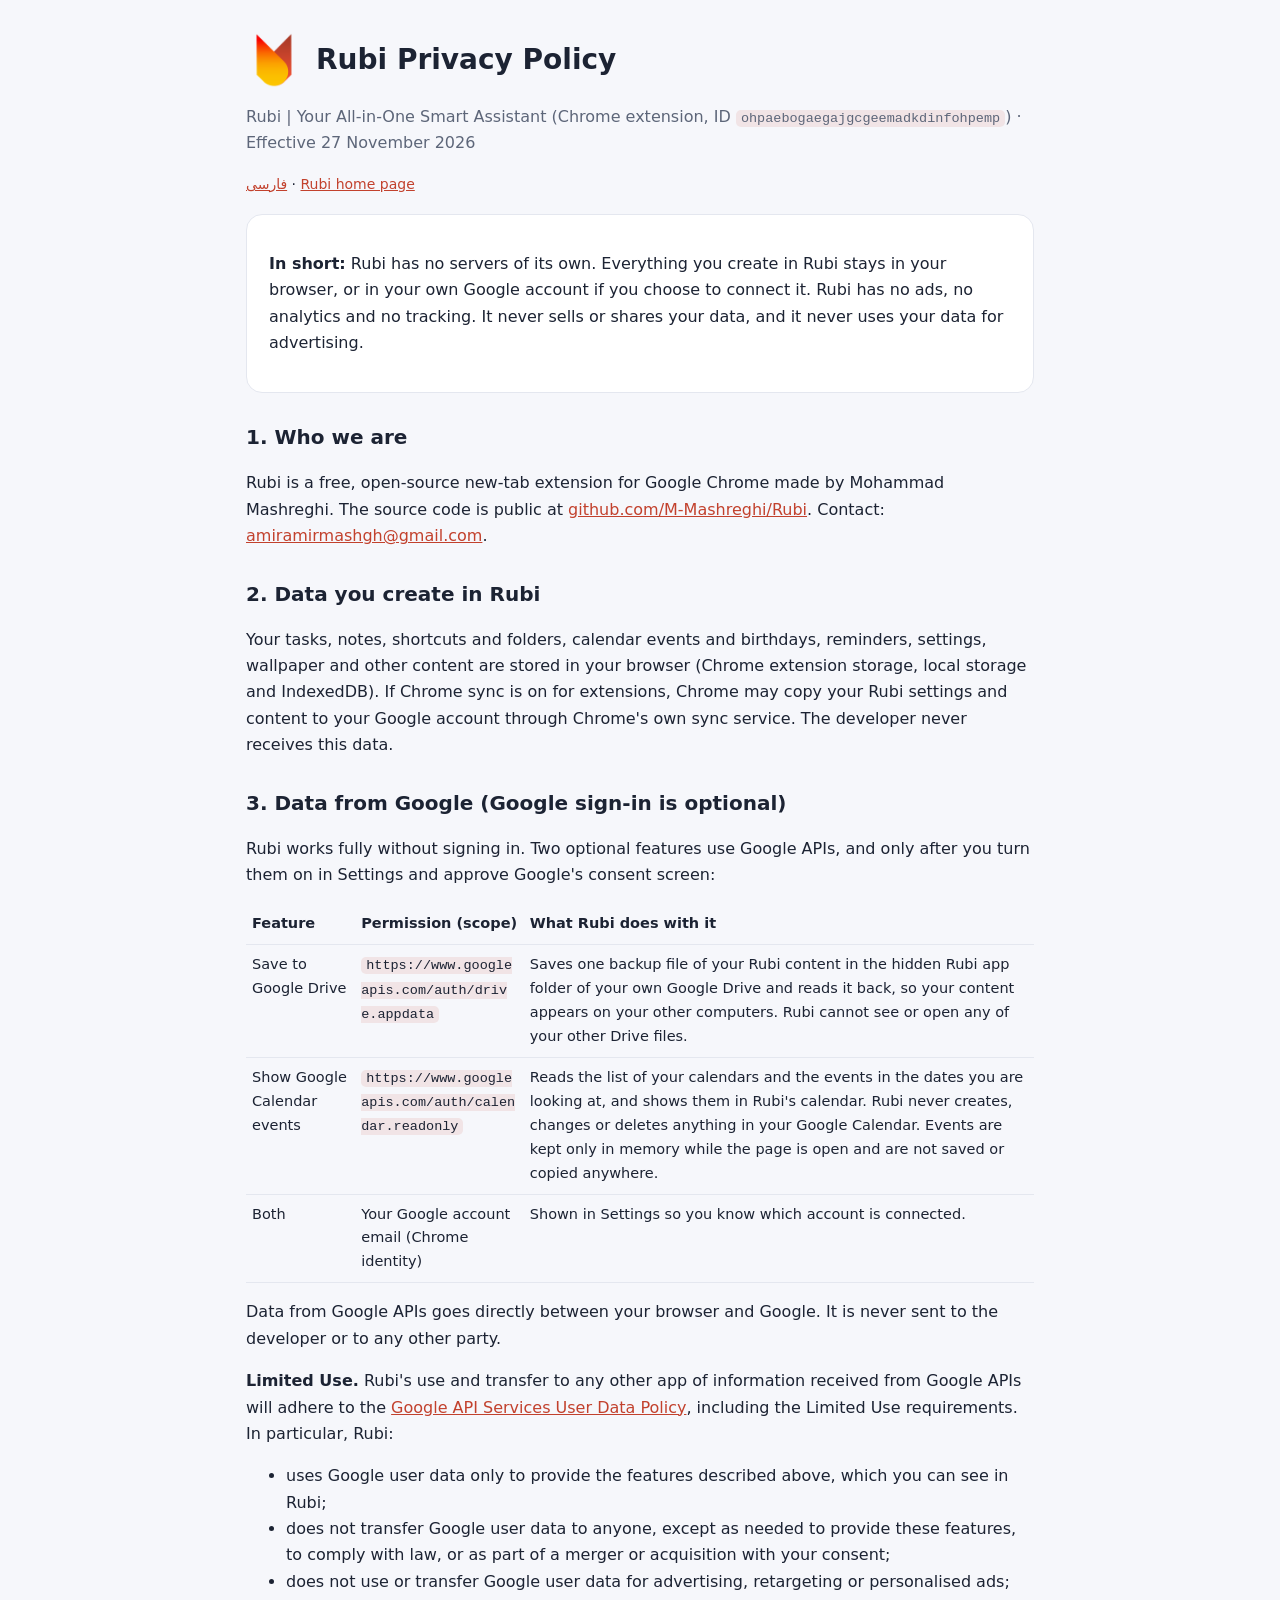
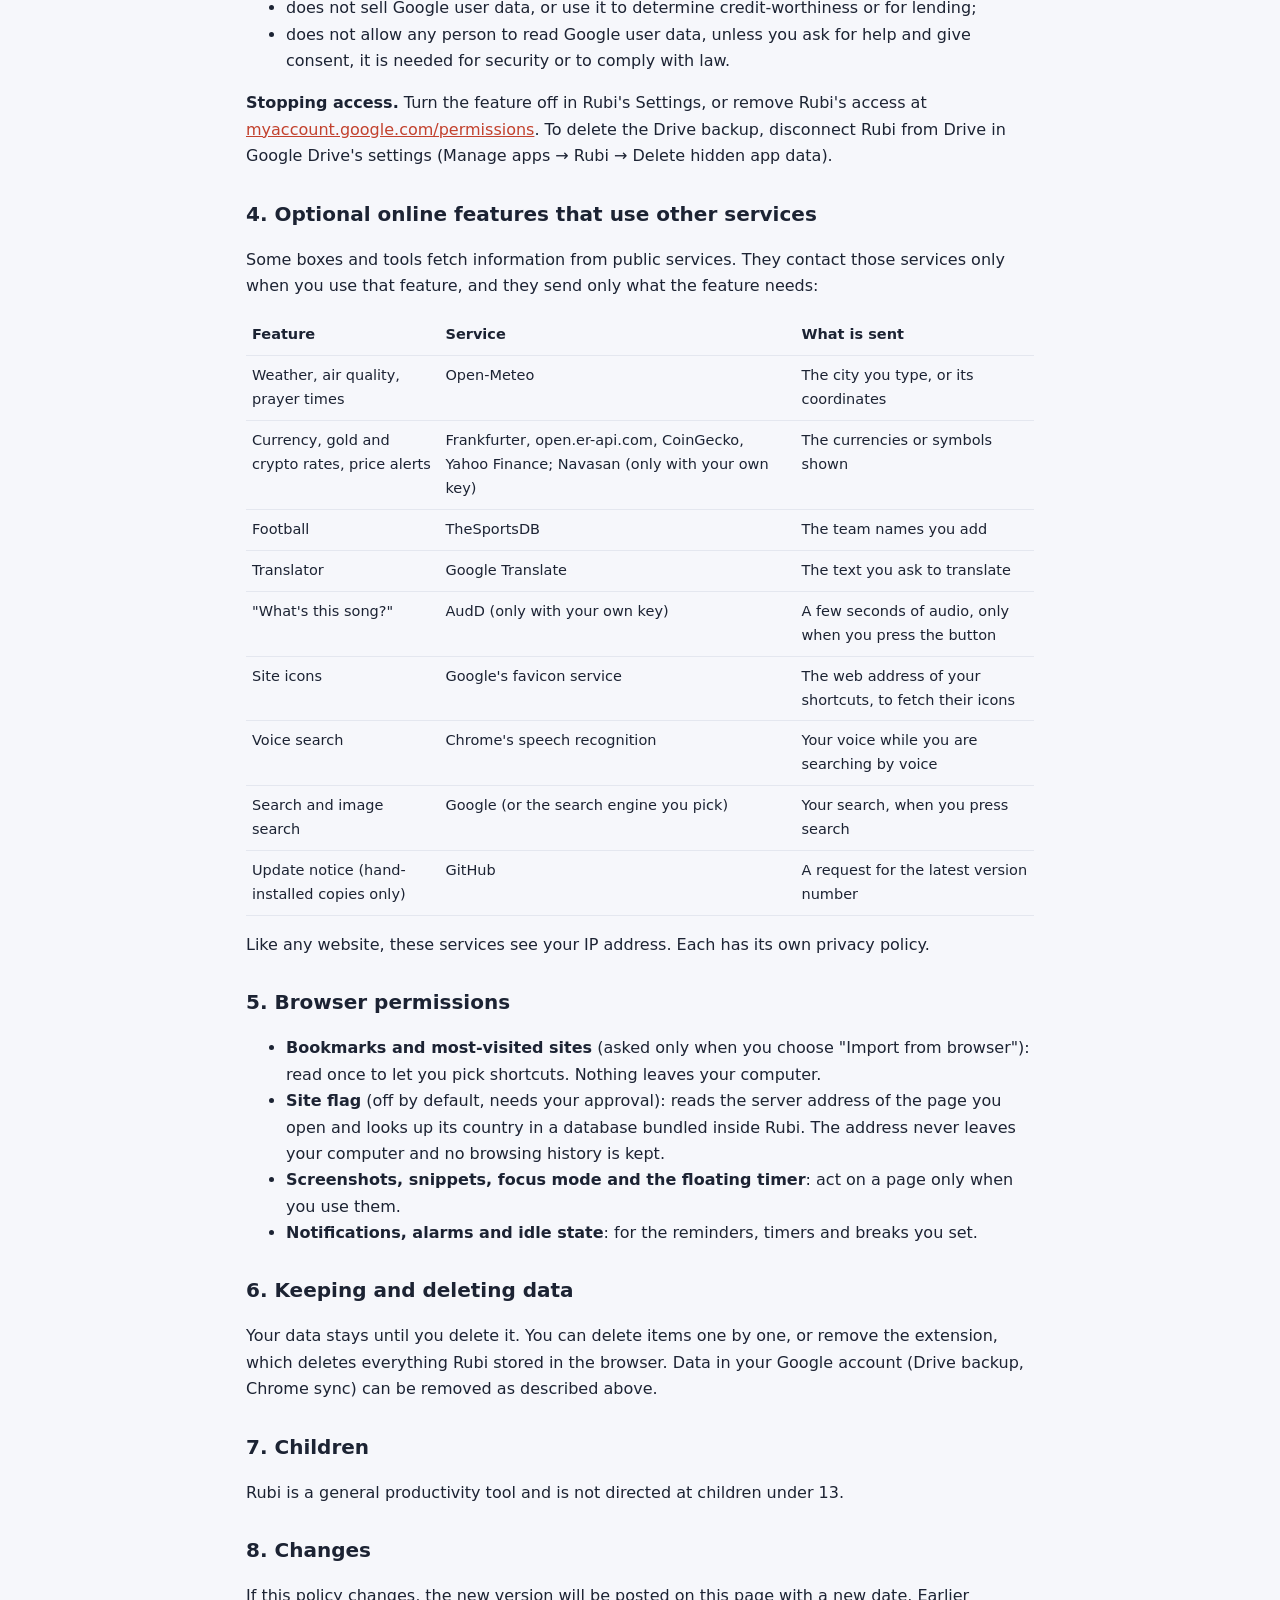
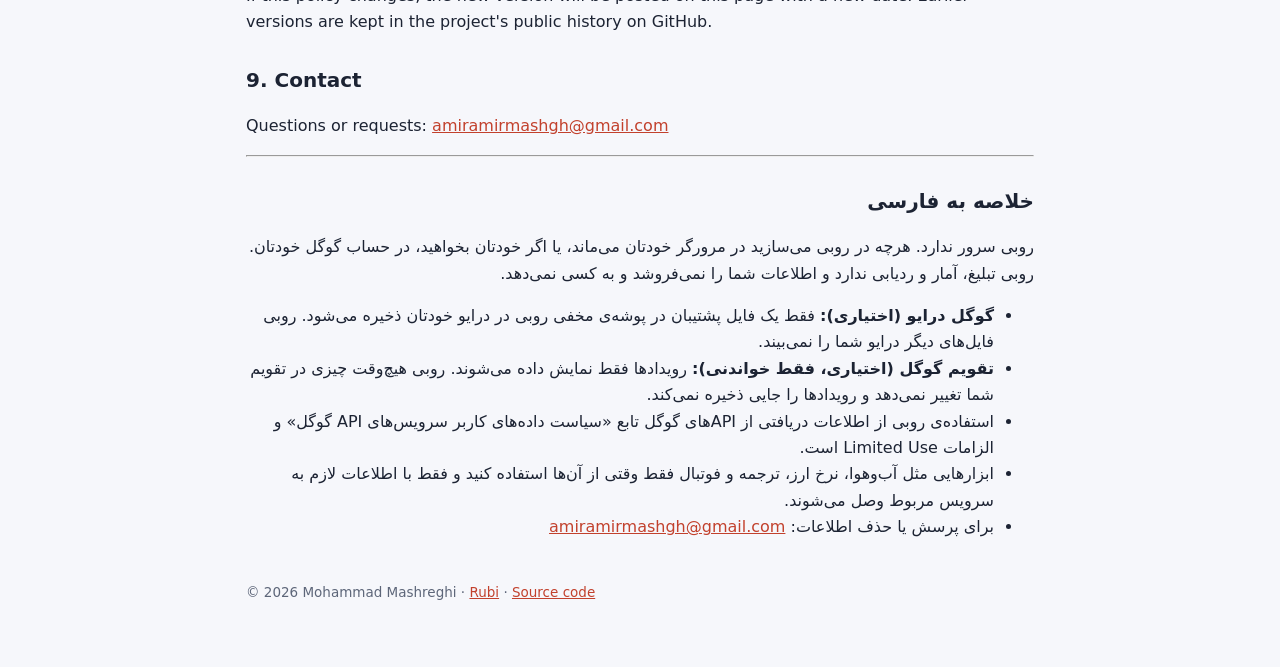
==== docs/privacy.html @ e4c924b3 "Add a home page and privacy policy for GitHub Pages Needed for Google's OAuth verification and the C" ====
<!doctype html>
<html lang="en">
<head>
<meta charset="utf-8">
<meta name="viewport" content="width=device-width, initial-scale=1">
<title>Rubi Privacy Policy</title>
<meta name="description" content="How the Rubi Chrome extension handles your data, including data from Google APIs.">
<link rel="icon" href="logo.png">
<link rel="stylesheet" href="style.css">
</head>
<body>
<main>
<header><img src="logo.png" alt=""><h1>Rubi Privacy Policy</h1></header>
<p class="muted">Rubi | Your All-in-One Smart Assistant (Chrome extension, ID <code>ohpaebogaegajgcgeemadkdinfohpemp</code>) · Effective 27 November 2026</p>
<nav class="lang"><a href="#fa">فارسی</a> · <a href="./">Rubi home page</a></nav>

<div class="card">
<p><strong>In short:</strong> Rubi has no servers of its own. Everything you create in Rubi stays in your browser, or in your own Google account if you choose to connect it. Rubi has no ads, no analytics and no tracking. It never sells or shares your data, and it never uses your data for advertising.</p>
</div>

<h2>1. Who we are</h2>
<p>Rubi is a free, open-source new-tab extension for Google Chrome made by Mohammad Mashreghi. The source code is public at <a href="https://github.com/M-Mashreghi/Rubi">github.com/M-Mashreghi/Rubi</a>. Contact: <a href="mailto:amiramirmashgh@gmail.com">amiramirmashgh@gmail.com</a>.</p>

<h2>2. Data you create in Rubi</h2>
<p>Your tasks, notes, shortcuts and folders, calendar events and birthdays, reminders, settings, wallpaper and other content are stored in your browser (Chrome extension storage, local storage and IndexedDB). If Chrome sync is on for extensions, Chrome may copy your Rubi settings and content to your Google account through Chrome's own sync service. The developer never receives this data.</p>

<h2>3. Data from Google (Google sign-in is optional)</h2>
<p>Rubi works fully without signing in. Two optional features use Google APIs, and only after you turn them on in Settings and approve Google's consent screen:</p>
<table>
<tr><th>Feature</th><th>Permission (scope)</th><th>What Rubi does with it</th></tr>
<tr><td>Save to Google Drive</td><td><code>https://www.googleapis.com/auth/drive.appdata</code></td><td>Saves one backup file of your Rubi content in the hidden Rubi app folder of your own Google Drive and reads it back, so your content appears on your other computers. Rubi cannot see or open any of your other Drive files.</td></tr>
<tr><td>Show Google Calendar events</td><td><code>https://www.googleapis.com/auth/calendar.readonly</code></td><td>Reads the list of your calendars and the events in the dates you are looking at, and shows them in Rubi's calendar. Rubi never creates, changes or deletes anything in your Google Calendar. Events are kept only in memory while the page is open and are not saved or copied anywhere.</td></tr>
<tr><td>Both</td><td>Your Google account email (Chrome identity)</td><td>Shown in Settings so you know which account is connected.</td></tr>
</table>
<p>Data from Google APIs goes directly between your browser and Google. It is never sent to the developer or to any other party.</p>
<p><strong>Limited Use.</strong> Rubi's use and transfer to any other app of information received from Google APIs will adhere to the <a href="https://developers.google.com/terms/api-services-user-data-policy">Google API Services User Data Policy</a>, including the Limited Use requirements. In particular, Rubi:</p>
<ul>
<li>uses Google user data only to provide the features described above, which you can see in Rubi;</li>
<li>does not transfer Google user data to anyone, except as needed to provide these features, to comply with law, or as part of a merger or acquisition with your consent;</li>
<li>does not use or transfer Google user data for advertising, retargeting or personalised ads;</li>
<li>does not sell Google user data, or use it to determine credit-worthiness or for lending;</li>
<li>does not allow any person to read Google user data, unless you ask for help and give consent, it is needed for security or to comply with law.</li>
</ul>
<p><strong>Stopping access.</strong> Turn the feature off in Rubi's Settings, or remove Rubi's access at <a href="https://myaccount.google.com/permissions">myaccount.google.com/permissions</a>. To delete the Drive backup, disconnect Rubi from Drive in Google Drive's settings (Manage apps → Rubi → Delete hidden app data).</p>

<h2>4. Optional online features that use other services</h2>
<p>Some boxes and tools fetch information from public services. They contact those services only when you use that feature, and they send only what the feature needs:</p>
<table>
<tr><th>Feature</th><th>Service</th><th>What is sent</th></tr>
<tr><td>Weather, air quality, prayer times</td><td>Open-Meteo</td><td>The city you type, or its coordinates</td></tr>
<tr><td>Currency, gold and crypto rates, price alerts</td><td>Frankfurter, open.er-api.com, CoinGecko, Yahoo Finance; Navasan (only with your own key)</td><td>The currencies or symbols shown</td></tr>
<tr><td>Football</td><td>TheSportsDB</td><td>The team names you add</td></tr>
<tr><td>Translator</td><td>Google Translate</td><td>The text you ask to translate</td></tr>
<tr><td>"What's this song?"</td><td>AudD (only with your own key)</td><td>A few seconds of audio, only when you press the button</td></tr>
<tr><td>Site icons</td><td>Google's favicon service</td><td>The web address of your shortcuts, to fetch their icons</td></tr>
<tr><td>Voice search</td><td>Chrome's speech recognition</td><td>Your voice while you are searching by voice</td></tr>
<tr><td>Search and image search</td><td>Google (or the search engine you pick)</td><td>Your search, when you press search</td></tr>
<tr><td>Update notice (hand-installed copies only)</td><td>GitHub</td><td>A request for the latest version number</td></tr>
</table>
<p>Like any website, these services see your IP address. Each has its own privacy policy.</p>

<h2>5. Browser permissions</h2>
<ul>
<li><strong>Bookmarks and most-visited sites</strong> (asked only when you choose "Import from browser"): read once to let you pick shortcuts. Nothing leaves your computer.</li>
<li><strong>Site flag</strong> (off by default, needs your approval): reads the server address of the page you open and looks up its country in a database bundled inside Rubi. The address never leaves your computer and no browsing history is kept.</li>
<li><strong>Screenshots, snippets, focus mode and the floating timer</strong>: act on a page only when you use them.</li>
<li><strong>Notifications, alarms and idle state</strong>: for the reminders, timers and breaks you set.</li>
</ul>

<h2>6. Keeping and deleting data</h2>
<p>Your data stays until you delete it. You can delete items one by one, or remove the extension, which deletes everything Rubi stored in the browser. Data in your Google account (Drive backup, Chrome sync) can be removed as described above.</p>

<h2>7. Children</h2>
<p>Rubi is a general productivity tool and is not directed at children under 13.</p>

<h2>8. Changes</h2>
<p>If this policy changes, the new version will be posted on this page with a new date. Earlier versions are kept in the project's public history on GitHub.</p>

<h2>9. Contact</h2>
<p>Questions or requests: <a href="mailto:amiramirmashgh@gmail.com">amiramirmashgh@gmail.com</a></p>

<hr>
<section id="fa" class="fa" lang="fa">
<h2>خلاصه به فارسی</h2>
<p>روبی سرور ندارد. هرچه در روبی می‌سازید در مرورگر خودتان می‌ماند، یا اگر خودتان بخواهید، در حساب گوگل خودتان. روبی تبلیغ، آمار و ردیابی ندارد و اطلاعات شما را نمی‌فروشد و به کسی نمی‌دهد.</p>
<ul>
<li><strong>گوگل درایو (اختیاری):</strong> فقط یک فایل پشتیبان در پوشه‌ی مخفی روبی در درایو خودتان ذخیره می‌شود. روبی فایل‌های دیگر درایو شما را نمی‌بیند.</li>
<li><strong>تقویم گوگل (اختیاری، فقط خواندنی):</strong> رویدادها فقط نمایش داده می‌شوند. روبی هیچ‌وقت چیزی در تقویم شما تغییر نمی‌دهد و رویدادها را جایی ذخیره نمی‌کند.</li>
<li>استفاده‌ی روبی از اطلاعات دریافتی از APIهای گوگل تابع «سیاست داده‌های کاربر سرویس‌های API گوگل» و الزامات Limited Use است.</li>
<li>ابزارهایی مثل آب‌وهوا، نرخ ارز، ترجمه و فوتبال فقط وقتی از آن‌ها استفاده کنید و فقط با اطلاعات لازم به سرویس مربوط وصل می‌شوند.</li>
<li>برای پرسش یا حذف اطلاعات: <a href="mailto:amiramirmashgh@gmail.com">amiramirmashgh@gmail.com</a></li>
</ul>
</section>
<footer class="muted">© 2026 Mohammad Mashreghi · <a href="./">Rubi</a> · <a href="https://github.com/M-Mashreghi/Rubi">Source code</a></footer>
</main>
</body>
</html>
---- docs/style.css ----
:root { --bg: #f6f7fb; --card: #fff; --text: #1c2333; --muted: #5d6679; --accent: #c2412d; --line: #e4e7ef; }
@media (prefers-color-scheme: dark) { :root { --bg: #14161c; --card: #1d2028; --text: #eceef3; --muted: #a2a8b6; --accent: #ff8a6b; --line: #2c303b; } }
* { box-sizing: border-box; }
body { margin: 0; background: var(--bg); color: var(--text); font: 16px/1.65 system-ui, -apple-system, "Segoe UI", Roboto, Tahoma, sans-serif; }
main { max-width: 820px; margin: 0 auto; padding: 32px 16px 64px; }
header { display: flex; align-items: center; gap: 14px; margin-bottom: 8px; }
header img { width: 56px; height: 56px; }
h1 { font-size: 28px; margin: 0; }
h2 { font-size: 20px; margin: 28px 0 8px; }
h3 { font-size: 16px; margin: 18px 0 4px; }
.card { background: var(--card); border: 1px solid var(--line); border-radius: 16px; padding: 20px 22px; margin: 18px 0; }
.muted { color: var(--muted); }
a { color: var(--accent); }
.btn { display: inline-block; background: var(--accent); color: #fff; text-decoration: none; padding: 10px 18px; border-radius: 10px; font-weight: 600; margin: 6px 8px 6px 0; }
.btn.ghost { background: transparent; color: var(--accent); border: 1px solid var(--accent); }
table { border-collapse: collapse; width: 100%; font-size: 14.5px; }
th, td { text-align: start; vertical-align: top; padding: 8px 6px; border-bottom: 1px solid var(--line); }
.fa { direction: rtl; font-family: Vazirmatn, Tahoma, system-ui, sans-serif; }
nav.lang { font-size: 14px; margin: 4px 0 18px; }
code { font-size: 13.5px; background: color-mix(in srgb, var(--accent) 10%, transparent); padding: 1px 5px; border-radius: 5px; word-break: break-all; }
footer { margin-top: 40px; font-size: 13.5px; }
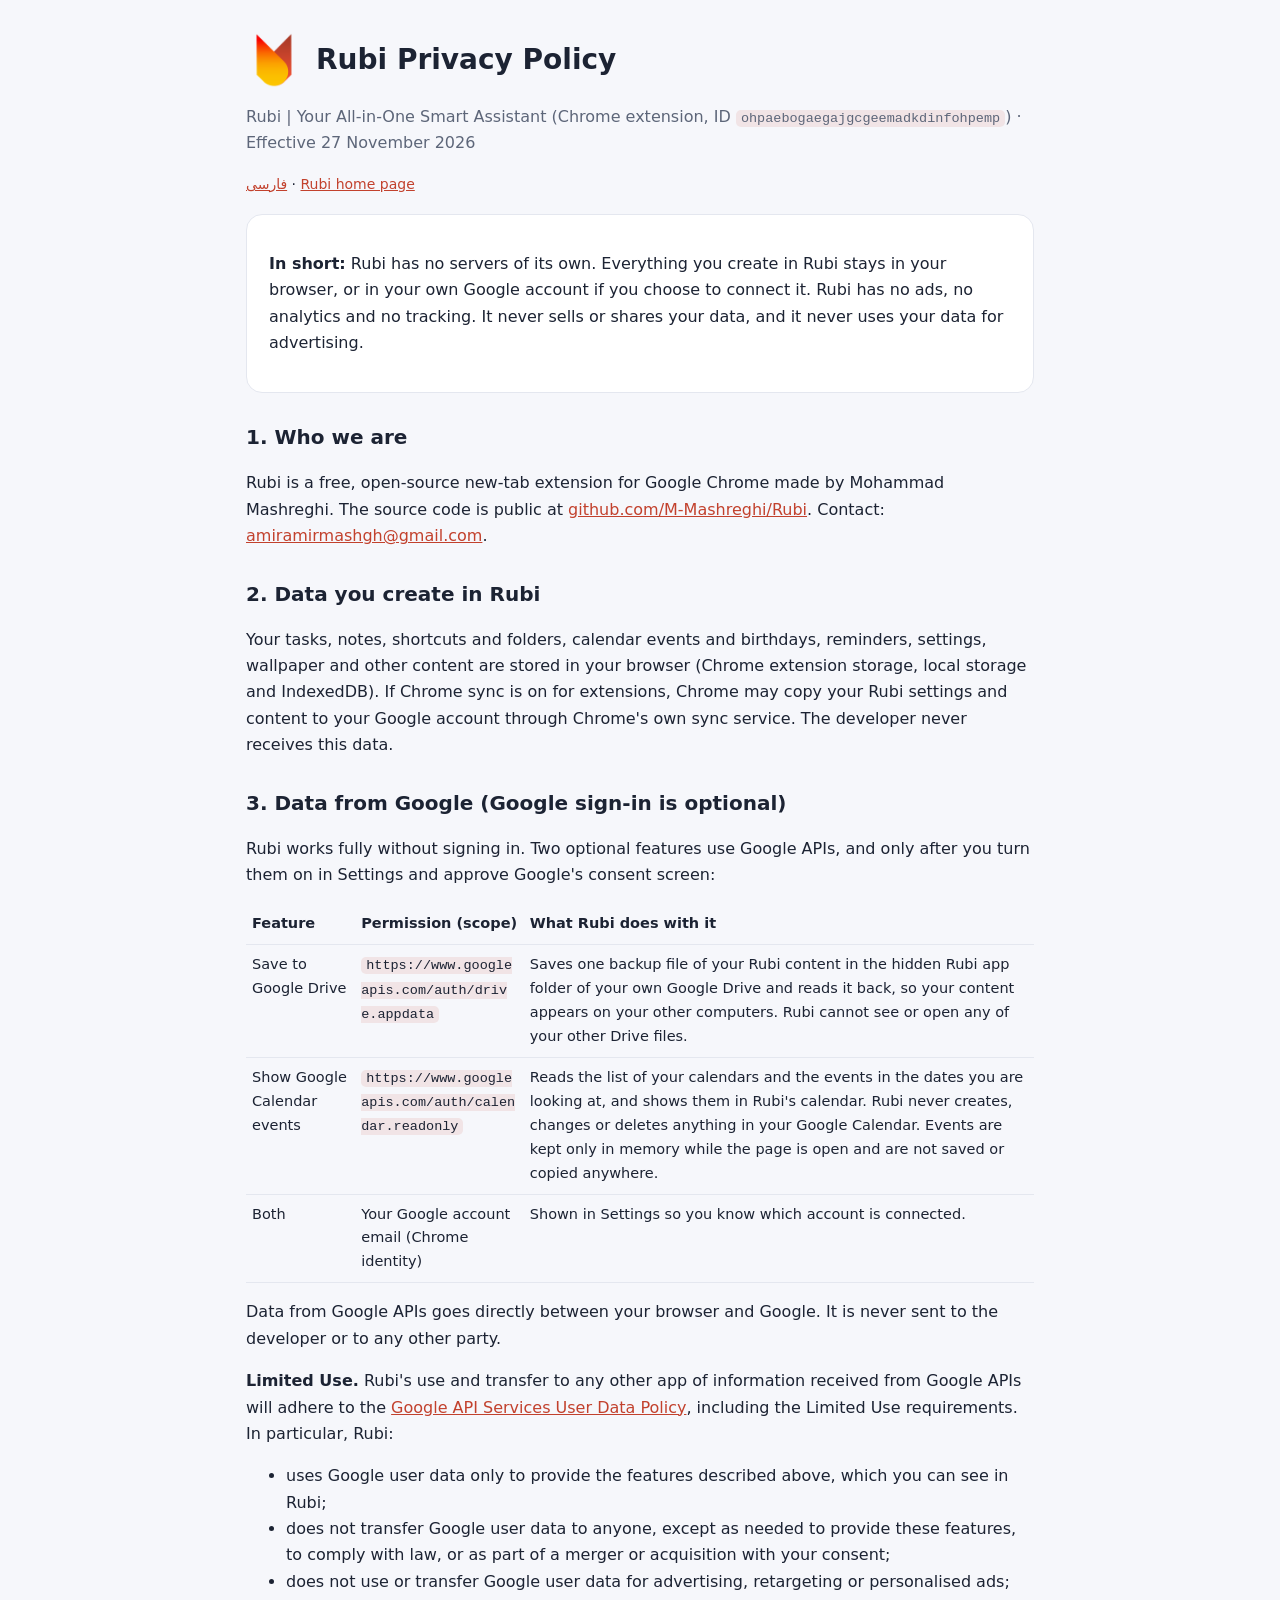
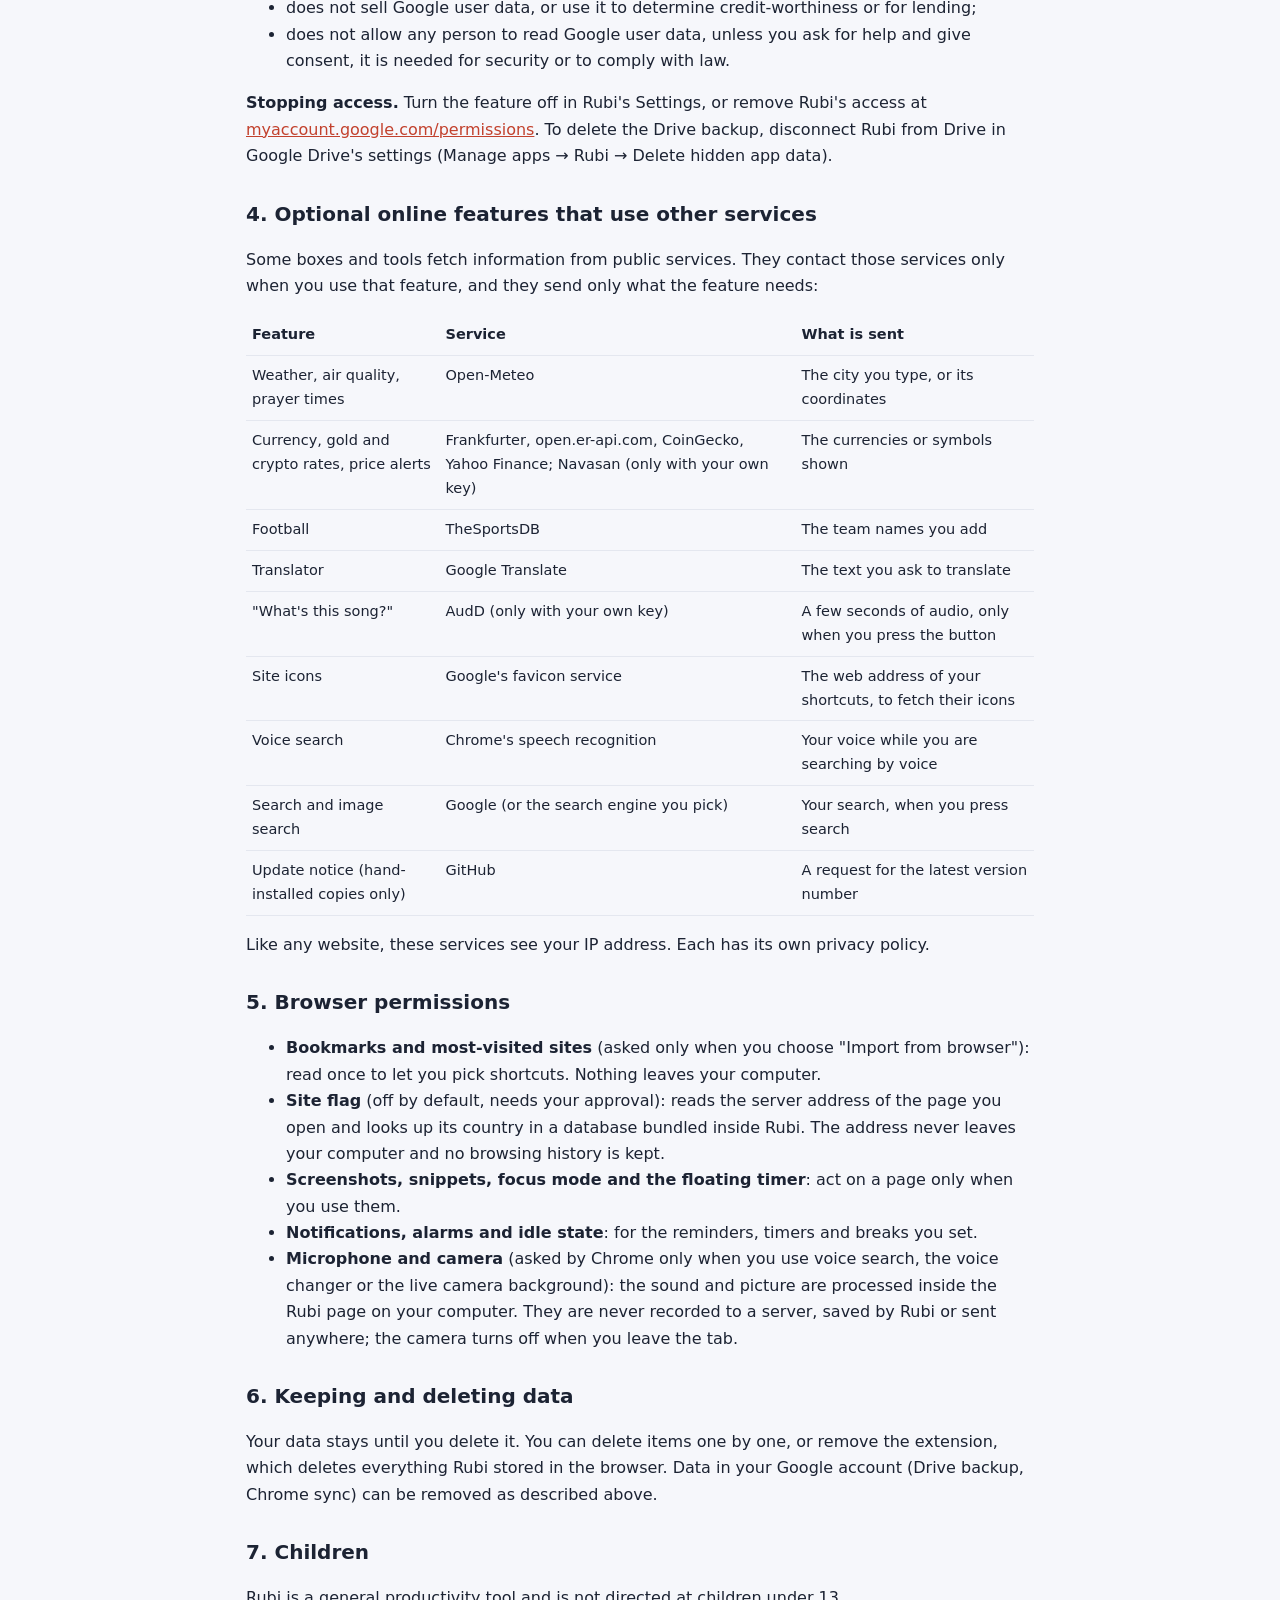
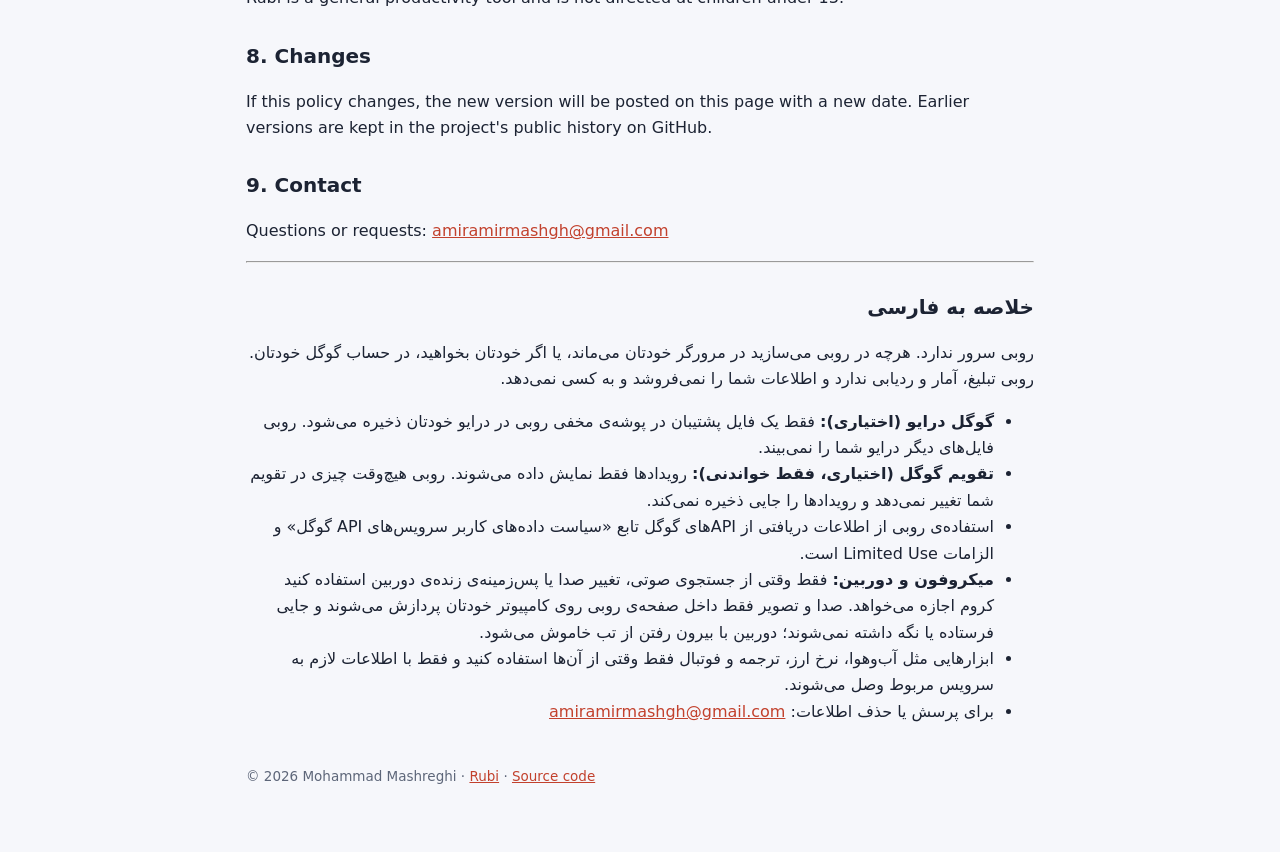
==== commit b38907bc: "4.5.0: night sky and horoscope, voice changer, live camera background Co-Authored-By: Claude Opus 5." ====
--- a/docs/privacy.html
+++ b/docs/privacy.html
@@ -65,6 +65,7 @@
 <li><strong>Site flag</strong> (off by default, needs your approval): reads the server address of the page you open and looks up its country in a database bundled inside Rubi. The address never leaves your computer and no browsing history is kept.</li>
 <li><strong>Screenshots, snippets, focus mode and the floating timer</strong>: act on a page only when you use them.</li>
 <li><strong>Notifications, alarms and idle state</strong>: for the reminders, timers and breaks you set.</li>
+<li><strong>Microphone and camera</strong> (asked by Chrome only when you use voice search, the voice changer or the live camera background): the sound and picture are processed inside the Rubi page on your computer. They are never recorded to a server, saved by Rubi or sent anywhere; the camera turns off when you leave the tab.</li>
 </ul>
 
 <h2>6. Keeping and deleting data</h2>
@@ -87,6 +88,7 @@
 <li><strong>گوگل درایو (اختیاری):</strong> فقط یک فایل پشتیبان در پوشه‌ی مخفی روبی در درایو خودتان ذخیره می‌شود. روبی فایل‌های دیگر درایو شما را نمی‌بیند.</li>
 <li><strong>تقویم گوگل (اختیاری، فقط خواندنی):</strong> رویدادها فقط نمایش داده می‌شوند. روبی هیچ‌وقت چیزی در تقویم شما تغییر نمی‌دهد و رویدادها را جایی ذخیره نمی‌کند.</li>
 <li>استفاده‌ی روبی از اطلاعات دریافتی از APIهای گوگل تابع «سیاست داده‌های کاربر سرویس‌های API گوگل» و الزامات Limited Use است.</li>
+<li><strong>میکروفون و دوربین:</strong> فقط وقتی از جستجوی صوتی، تغییر صدا یا پس‌زمینه‌ی زنده‌ی دوربین استفاده کنید کروم اجازه می‌خواهد. صدا و تصویر فقط داخل صفحه‌ی روبی روی کامپیوتر خودتان پردازش می‌شوند و جایی فرستاده یا نگه داشته نمی‌شوند؛ دوربین با بیرون رفتن از تب خاموش می‌شود.</li>
 <li>ابزارهایی مثل آب‌وهوا، نرخ ارز، ترجمه و فوتبال فقط وقتی از آن‌ها استفاده کنید و فقط با اطلاعات لازم به سرویس مربوط وصل می‌شوند.</li>
 <li>برای پرسش یا حذف اطلاعات: <a href="mailto:amiramirmashgh@gmail.com">amiramirmashgh@gmail.com</a></li>
 </ul>
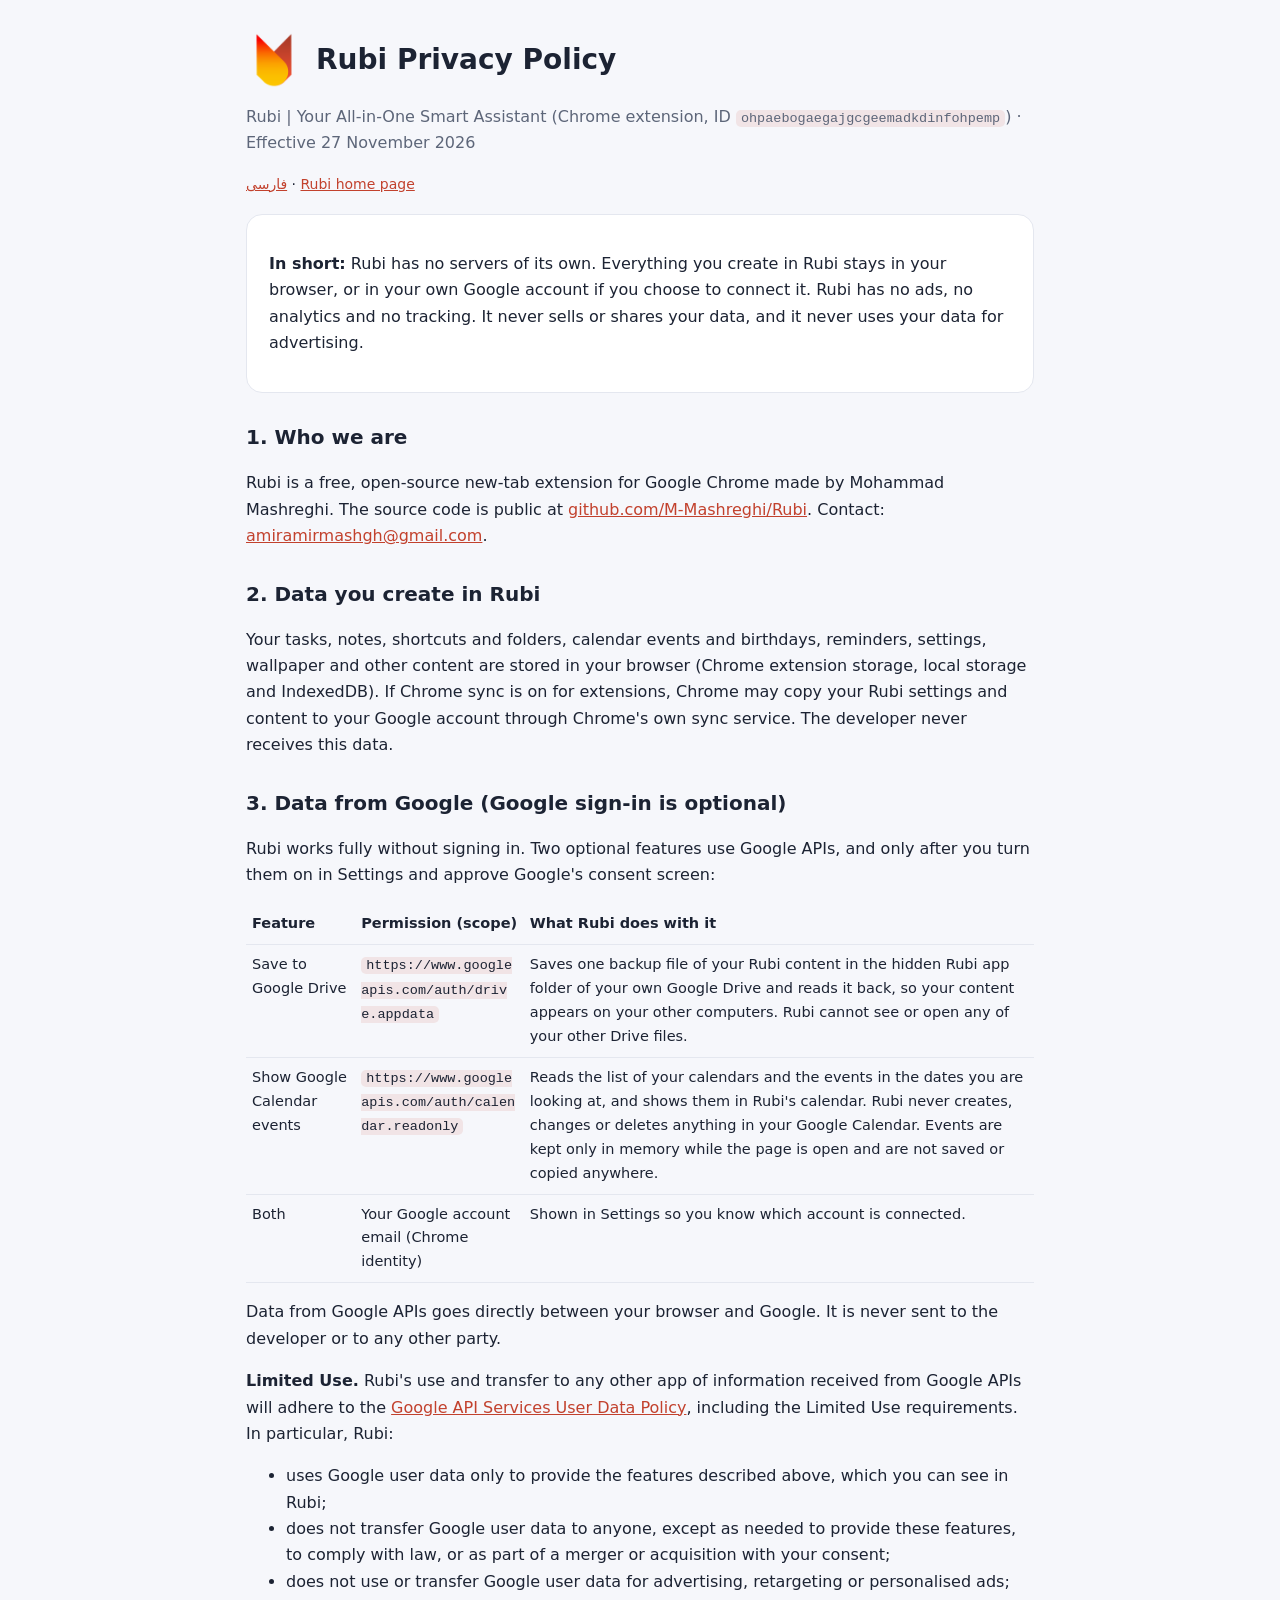
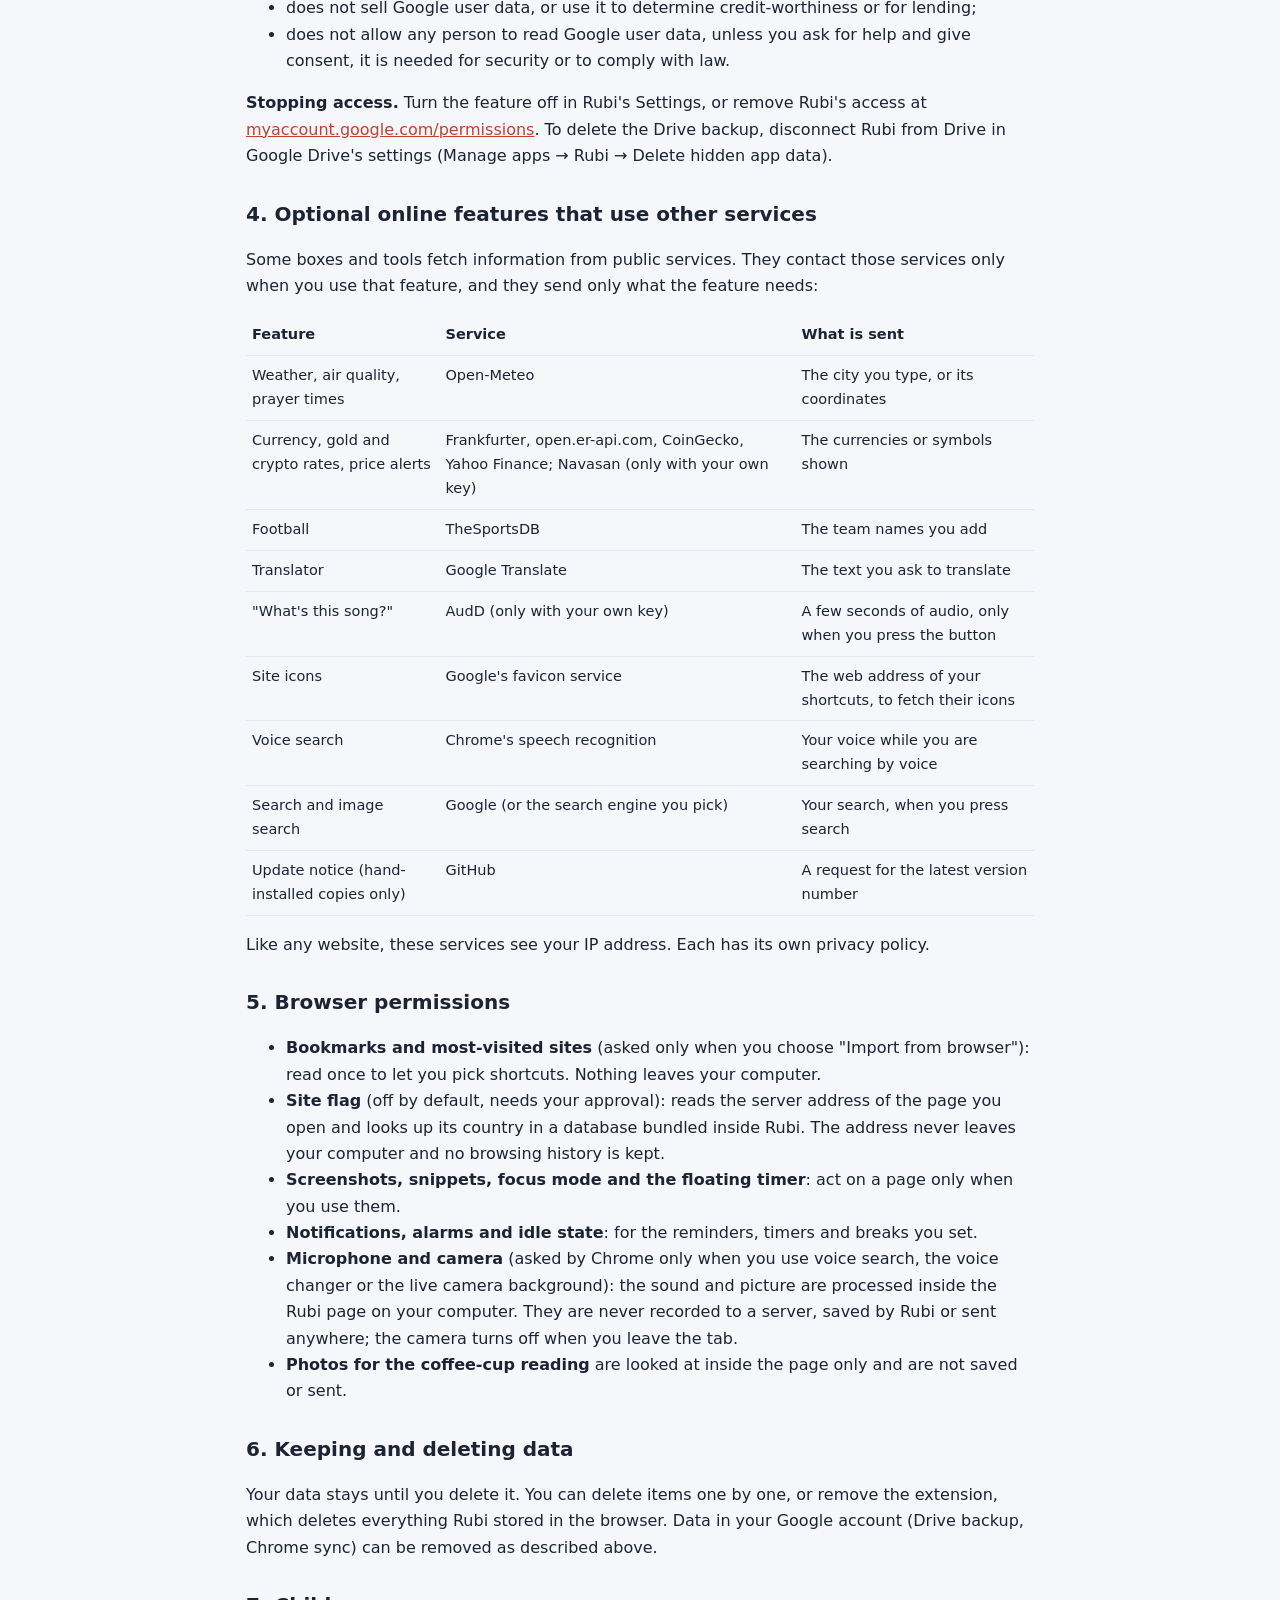
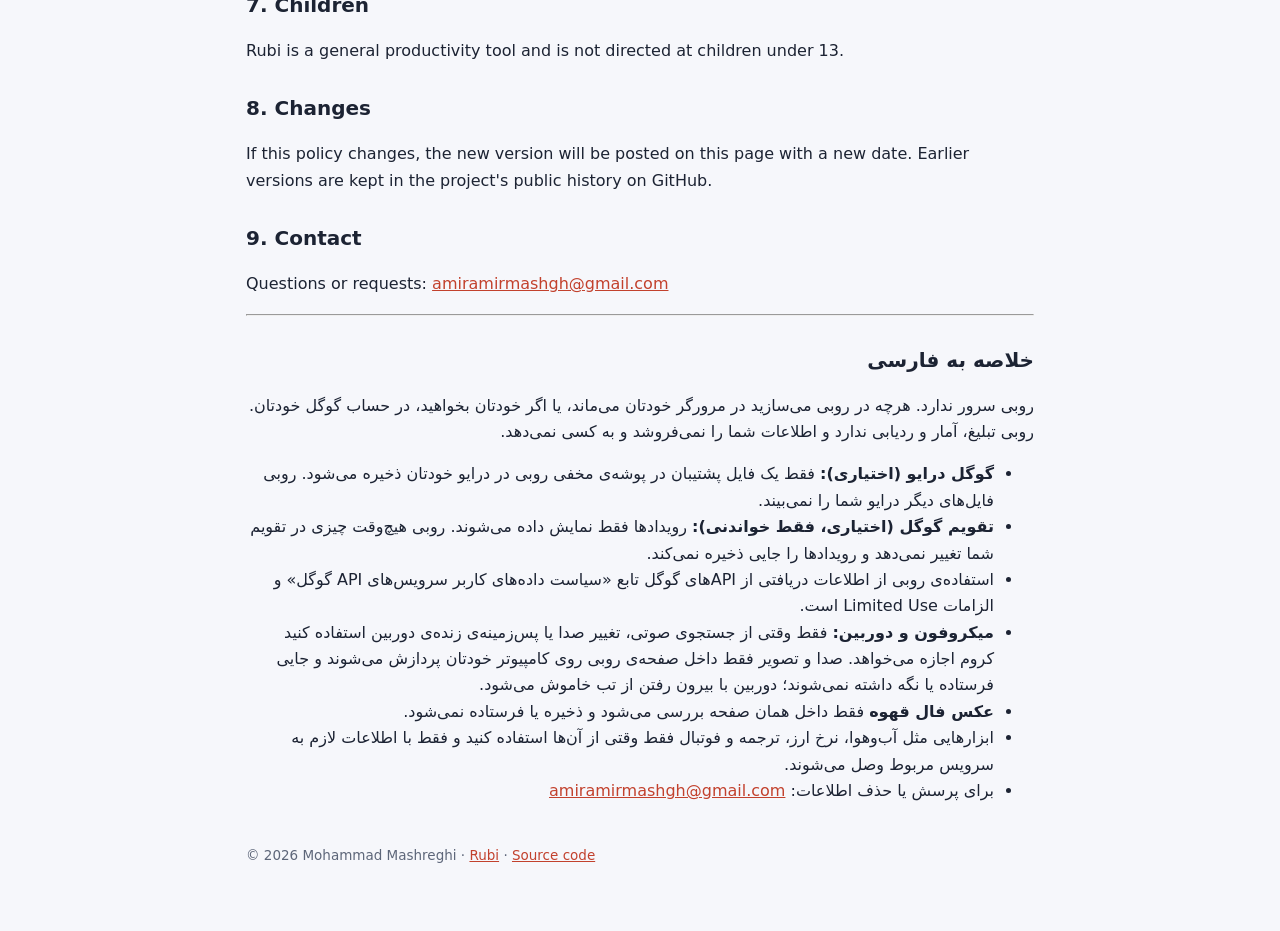
==== commit 10e4a42b: "4.6.0: time capsule, fortunes and breathing exercise - Time capsule: letters to your future self, se" ====
--- a/docs/privacy.html
+++ b/docs/privacy.html
@@ -66,6 +66,7 @@
 <li><strong>Screenshots, snippets, focus mode and the floating timer</strong>: act on a page only when you use them.</li>
 <li><strong>Notifications, alarms and idle state</strong>: for the reminders, timers and breaks you set.</li>
 <li><strong>Microphone and camera</strong> (asked by Chrome only when you use voice search, the voice changer or the live camera background): the sound and picture are processed inside the Rubi page on your computer. They are never recorded to a server, saved by Rubi or sent anywhere; the camera turns off when you leave the tab.</li>
+<li><strong>Photos for the coffee-cup reading</strong> are looked at inside the page only and are not saved or sent.</li>
 </ul>
 
 <h2>6. Keeping and deleting data</h2>
@@ -89,6 +90,7 @@
 <li><strong>تقویم گوگل (اختیاری، فقط خواندنی):</strong> رویدادها فقط نمایش داده می‌شوند. روبی هیچ‌وقت چیزی در تقویم شما تغییر نمی‌دهد و رویدادها را جایی ذخیره نمی‌کند.</li>
 <li>استفاده‌ی روبی از اطلاعات دریافتی از APIهای گوگل تابع «سیاست داده‌های کاربر سرویس‌های API گوگل» و الزامات Limited Use است.</li>
 <li><strong>میکروفون و دوربین:</strong> فقط وقتی از جستجوی صوتی، تغییر صدا یا پس‌زمینه‌ی زنده‌ی دوربین استفاده کنید کروم اجازه می‌خواهد. صدا و تصویر فقط داخل صفحه‌ی روبی روی کامپیوتر خودتان پردازش می‌شوند و جایی فرستاده یا نگه داشته نمی‌شوند؛ دوربین با بیرون رفتن از تب خاموش می‌شود.</li>
+<li><strong>عکس فال قهوه</strong> فقط داخل همان صفحه بررسی می‌شود و ذخیره یا فرستاده نمی‌شود.</li>
 <li>ابزارهایی مثل آب‌وهوا، نرخ ارز، ترجمه و فوتبال فقط وقتی از آن‌ها استفاده کنید و فقط با اطلاعات لازم به سرویس مربوط وصل می‌شوند.</li>
 <li>برای پرسش یا حذف اطلاعات: <a href="mailto:amiramirmashgh@gmail.com">amiramirmashgh@gmail.com</a></li>
 </ul>
